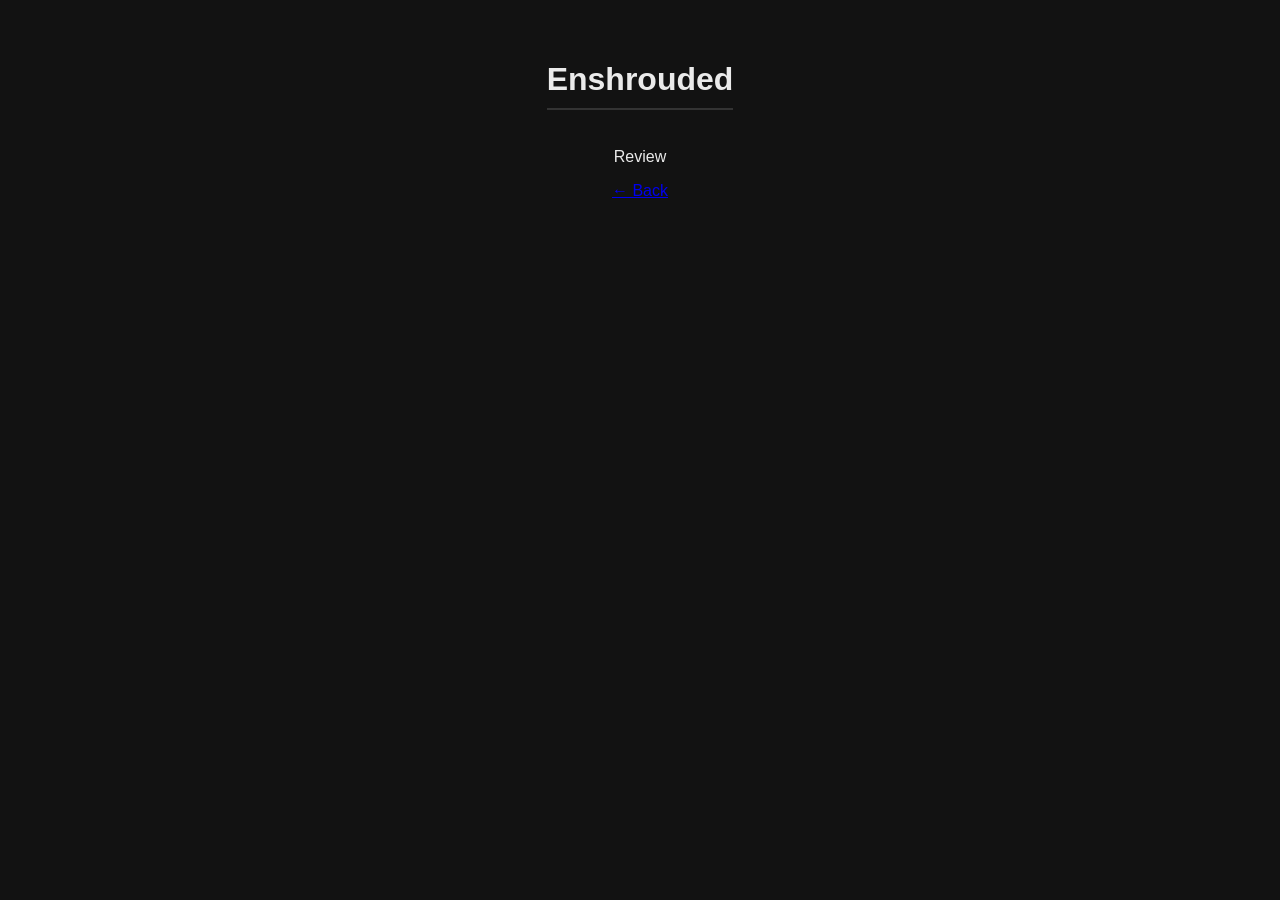
==== games/enshrouded.html @ 595109d9 "Add files via upload" ====
<!DOCTYPE html>
<html lang="en">
<head>
    <meta charset="UTF-8">
    <title>Enshrouded Review</title>
    <link rel="stylesheet" href="../style.css">
</head>
<body>

<div class="container">
    <h1>Enshrouded</h1>

    <p>
        Review
    </p>

    <a href="../index.html">← Back</a>
</div>

</body>
</html>
---- style.css ----
body {
    font-family: Arial, sans-serif;
    margin: 0;
    background-color: #121212;
    color: #eaeaea;
    text-align: center;
}

/* =========================
   NAV
========================= */
.top-nav {
    position: sticky;
    top: 0;
    width: 100%;
    background-color: #222831;
    border-bottom: 1px solid #2a2a2a;
    padding: 12px 20px;
    display: flex;
    justify-content: center;
}

.nav-center {
    display: flex;
    align-items: center;
    gap: 18px;
    flex-wrap: wrap;
}

.nav-center a {
    color: #eaeaea;
    text-decoration: none;
    font-weight: bold;
    font-size: 14px;
}

.nav-center a:hover {
    color: #4da3ff;
}

.divider {
    color: #555;
}

/* =========================
   CONTENT
========================= */
.container {
    max-width: 900px;
    margin: 0 auto;
    padding: 40px;
}

h1 {
    border-bottom: 2px solid #333;
    padding-bottom: 10px;
    display: inline-block;
}

/* =========================
   PROJECTS
========================= */
.projects {
    display: flex;
    flex-direction: column;
    gap: 15px;
}

.project {
    border: 1px solid #2a2a2a;
    border-radius: 10px;
    padding: 15px;
    background-color: #1e1e1e;
    cursor: pointer;
    transition: 0.2s;
}

.project:hover {
    transform: translateY(-5px);
    border-color: #4da3ff;
}

/* =========================
   TAGS
========================= */
.tags span {
    background-color: #2a2a2a;
    padding: 3px 10px;
    margin: 4px;
    border-radius: 20px;
    font-size: 12px;
}

/* =========================
   GAME GRID
========================= */
.games-grid {
    display: grid;
    grid-template-columns: repeat(3, 1fr);
    gap: 20px;
}

/* GAME CARD */
.game-card {
    position: relative;
    overflow: hidden;

    background-color: #1e1e1e;
    border: 1px solid #2a2a2a;
    border-radius: 10px;

    cursor: pointer;

    transition: transform 0.2s ease, border 0.2s ease;
}

.game-card:hover {
    transform: translateY(-5px);
    border-color: #4da3ff;
}


/* IMAGE */
.game-card img {
    width: 100%;
    height: 160px;
    object-fit: contain;
    display: block;

    transition: filter 0.3s ease;
}

/* DARK OVERLAY */
.game-card::after {
    content: "";
    position: absolute;
    top: 0;
    left: 0;
    right: 0;
    bottom: 0;

    background: rgba(0, 0, 0, 0);
    transition: background 0.3s ease;
}

/* TITLE */
.game-card p {
    position: absolute;
    bottom: 10px;
    left: 0;
    right: 0;

    margin: 0;
    font-weight: bold;
    color: #fff;

    text-shadow: 0 2px 8px rgba(0,0,0,0.8);

    transition: transform 0.3s ease;
}

/* HOVER EFFECTS */
.game-card:hover img {
    filter: brightness(70%);
}

.game-card:hover::after {
    background: rgba(0, 0, 0, 0.2);
}

.game-card:hover p {
    transform: translateY(-10px);
}

/* =========================
   MOBILE
========================= */
@media (max-width: 768px) {
    .games-grid {
        grid-template-columns: repeat(2, 1fr);
    }
}

@media (max-width: 480px) {
    .games-grid {
        grid-template-columns: 1fr;
    }
}
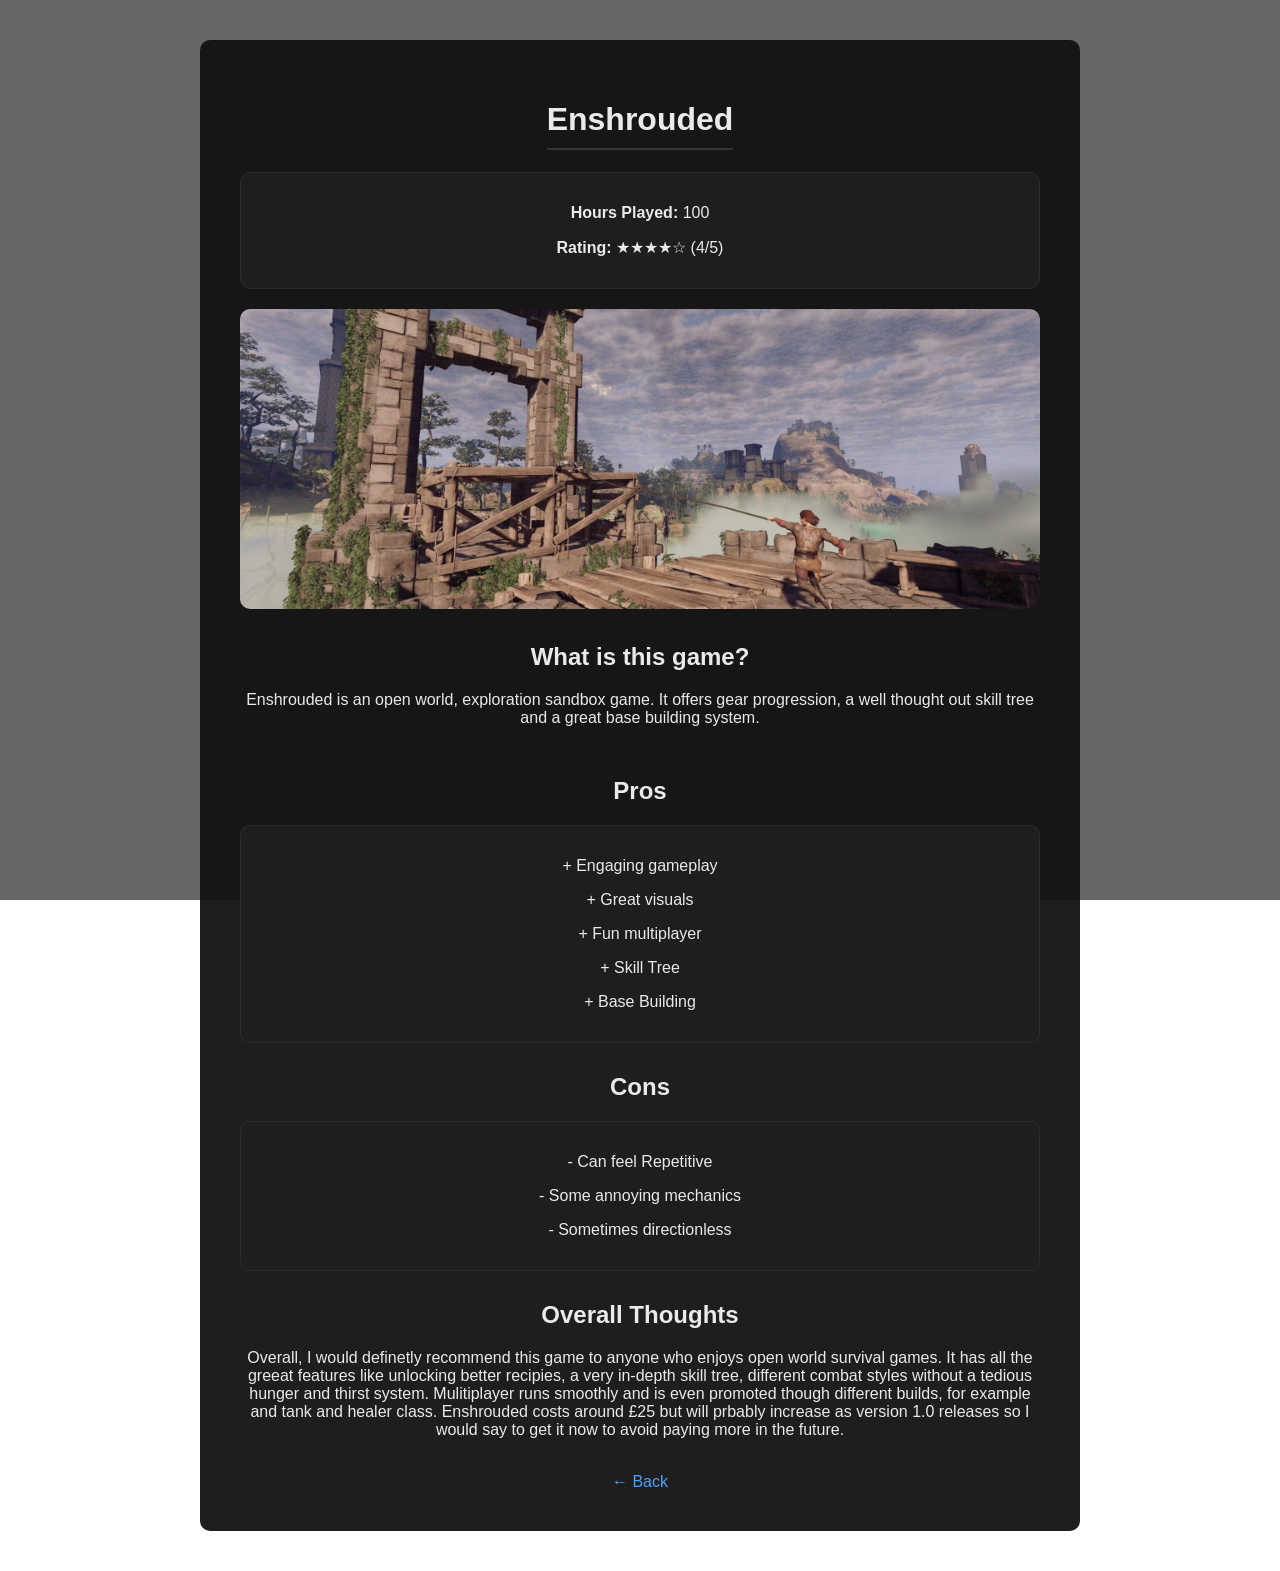
==== commit 37a56e4a: "Enshouded Page and basic template changes" ====
--- a/games/enshrouded.html
+++ b/games/enshrouded.html
@@ -2,19 +2,116 @@
 <html lang="en">
 <head>
     <meta charset="UTF-8">
-    <title>Enshrouded Review</title>
+    <title>Game Review</title>
+
     <link rel="stylesheet" href="../style.css">
+
+    <!-- PAGE-SPECIFIC BACKGROUND -->
+    <style>
+        body {
+            background: url("../images/enshrouded-background.jpg") no-repeat center center fixed;
+            background-size: cover;
+        }
+
+        /* DARK OVERLAY FOR READABILITY */
+        body::before {
+            content: "";
+            position: fixed;
+            inset: 0;
+            background: rgba(0,0,0,0.6);
+            z-index: -1;
+        }
+
+        /* CENTER CONTENT STRIP */
+        .container {
+            max-width: 800px;
+            margin: 40px auto;
+            padding: 40px;
+
+            background-color: rgba(18, 18, 18, 0.95);
+            border-radius: 10px;
+        }
+
+        /* IMAGE ROW */
+        .image-row {
+            display: flex;
+            gap: 15px;
+            margin: 20px 0;
+        }
+
+        .image-row img {
+            width: 50%;
+            border-radius: 10px;
+        }
+
+        /* HERO IMAGE */
+        .hero-img {
+            width: 100%;
+            max-height: 300px;
+            object-fit: cover;
+            border-radius: 10px;
+            margin-top: 20px;
+        }
+    </style>
 </head>
+
 <body>
 
 <div class="container">
+
+    <!-- TITLE -->
     <h1>Enshrouded</h1>
 
+    <!-- QUICK INFO -->
+    <div class="project" style="text-align: center;">
+        <p><strong>Hours Played:</strong> 100</p>
+        <p><strong>Rating:</strong> ★★★★☆ (4/5)</p>
+    </div>
+
+    <!-- HERO IMAGE -->
+    <img src="../images/enshrouded-game.jpg" alt="Game image" class="hero-img">
+
+    <!-- WHAT IS THIS GAME -->
+    <h2>What is this game?</h2>
     <p>
-        Review
+        Enshrouded is an open world, exploration sandbox game. It offers gear progression, a well thought out skill tree and a great base building system. 
     </p>
 
+    <!-- EXTRA IMAGES -->
+    <div class="image-row">
+        <img src="../images/game1.jpg" alt="">
+        <img src="../images/game2.jpg" alt="">
+    </div>
+
+    <!-- PROS -->
+    <h2>Pros</h2>
+    <div class="project">
+        <p>+ Engaging gameplay</p>
+        <p>+ Great visuals</p>
+        <p>+ Fun multiplayer</p>
+        <p>+ Skill Tree</p>
+        <p>+ Base Building</p>
+    </div>
+
+    <!-- CONS -->
+    <h2>Cons</h2>
+    <div class="project">
+        <p>- Can feel Repetitive</p>
+        <p>- Some annoying mechanics</p>
+        <p>- Sometimes directionless</p>
+    </div>
+
+    <!-- OVERALL -->
+    <h2>Overall Thoughts</h2>
+    <p>
+        Overall, I would definetly recommend this game to anyone who enjoys open world survival games. It has all the greeat features like unlocking better recipies, a very in-depth skill tree, different combat styles without a tedious hunger and thirst system.
+        Mulitiplayer runs smoothly and is even promoted though different builds, for example and tank and healer class. Enshrouded costs around £25 but will prbably increase as version 1.0 releases so I would say to get it now to avoid paying more in the future.  
+    </p>
+
+    <br>
+
     <a href="../index.html">← Back</a>
+
 </div>
 
 </body>
--- a/style.css
+++ b/style.css
@@ -1,9 +1,22 @@
+/* =========================
+   GLOBAL
+========================= */
 body {
     font-family: Arial, sans-serif;
     margin: 0;
     background-color: #121212;
     color: #eaeaea;
     text-align: center;
+}
+
+/* Optional overlay (used on game pages with background images) */
+body::before {
+    content: "";
+    position: fixed;
+    inset: 0;
+    background: rgba(0,0,0,0.6);
+    z-index: -1;
+    pointer-events: none;
 }
 
 /* =========================
@@ -18,6 +31,7 @@
     padding: 12px 20px;
     display: flex;
     justify-content: center;
+    z-index: 100;
 }
 
 .nav-center {
@@ -43,22 +57,36 @@
 }
 
 /* =========================
-   CONTENT
+   CONTAINER (MAIN CONTENT STRIP)
 ========================= */
 .container {
     max-width: 900px;
-    margin: 0 auto;
+    margin: 40px auto;
     padding: 40px;
 }
 
+/* Used for game pages with background image */
+.container.strip {
+    max-width: 800px;
+    background-color: rgba(18, 18, 18, 0.95);
+    border-radius: 10px;
+}
+
+/* =========================
+   HEADINGS
+========================= */
 h1 {
     border-bottom: 2px solid #333;
     padding-bottom: 10px;
     display: inline-block;
 }
 
-/* =========================
-   PROJECTS
+h2 {
+    margin-top: 30px;
+}
+
+/* =========================
+   PROJECT CARDS
 ========================= */
 .projects {
     display: flex;
@@ -71,28 +99,31 @@
     border-radius: 10px;
     padding: 15px;
     background-color: #1e1e1e;
-    cursor: pointer;
     transition: 0.2s;
 }
 
 .project:hover {
-    transform: translateY(-5px);
     border-color: #4da3ff;
 }
 
 /* =========================
    TAGS
 ========================= */
+.tags {
+    margin-top: 10px;
+}
+
 .tags span {
+    display: inline-block;
     background-color: #2a2a2a;
-    padding: 3px 10px;
+    padding: 5px 12px;
     margin: 4px;
     border-radius: 20px;
     font-size: 12px;
 }
 
 /* =========================
-   GAME GRID
+   GAME GRID (HOMEPAGE)
 ========================= */
 .games-grid {
     display: grid;
@@ -118,7 +149,6 @@
     transform: translateY(-5px);
     border-color: #4da3ff;
 }
-
 
 /* IMAGE */
 .game-card img {
@@ -173,16 +203,68 @@
 }
 
 /* =========================
+   REVIEW PAGE STYLES
+========================= */
+
+/* HERO IMAGE */
+.hero-img {
+    width: 100%;
+    max-height: 300px;
+    object-fit: cover;
+    border-radius: 10px;
+    margin-top: 20px;
+}
+
+/* IMAGE ROW */
+.image-row {
+    display: flex;
+    gap: 15px;
+    margin: 20px 0;
+}
+
+.image-row img {
+    width: 50%;
+    border-radius: 10px;
+}
+
+/* RATING */
+.rating {
+    font-size: 20px;
+    letter-spacing: 3px;
+    color: #ffd700; /* gold stars */
+}
+
+/* =========================
+   LINKS
+========================= */
+a {
+    color: #4da3ff;
+    text-decoration: none;
+}
+
+a:hover {
+    text-decoration: underline;
+}
+
+/* =========================
    MOBILE
 ========================= */
 @media (max-width: 768px) {
     .games-grid {
         grid-template-columns: repeat(2, 1fr);
     }
+
+    .image-row {
+        flex-direction: column;
+    }
+
+    .image-row img {
+        width: 100%;
+    }
 }
 
 @media (max-width: 480px) {
     .games-grid {
         grid-template-columns: 1fr;
     }
-}
+}
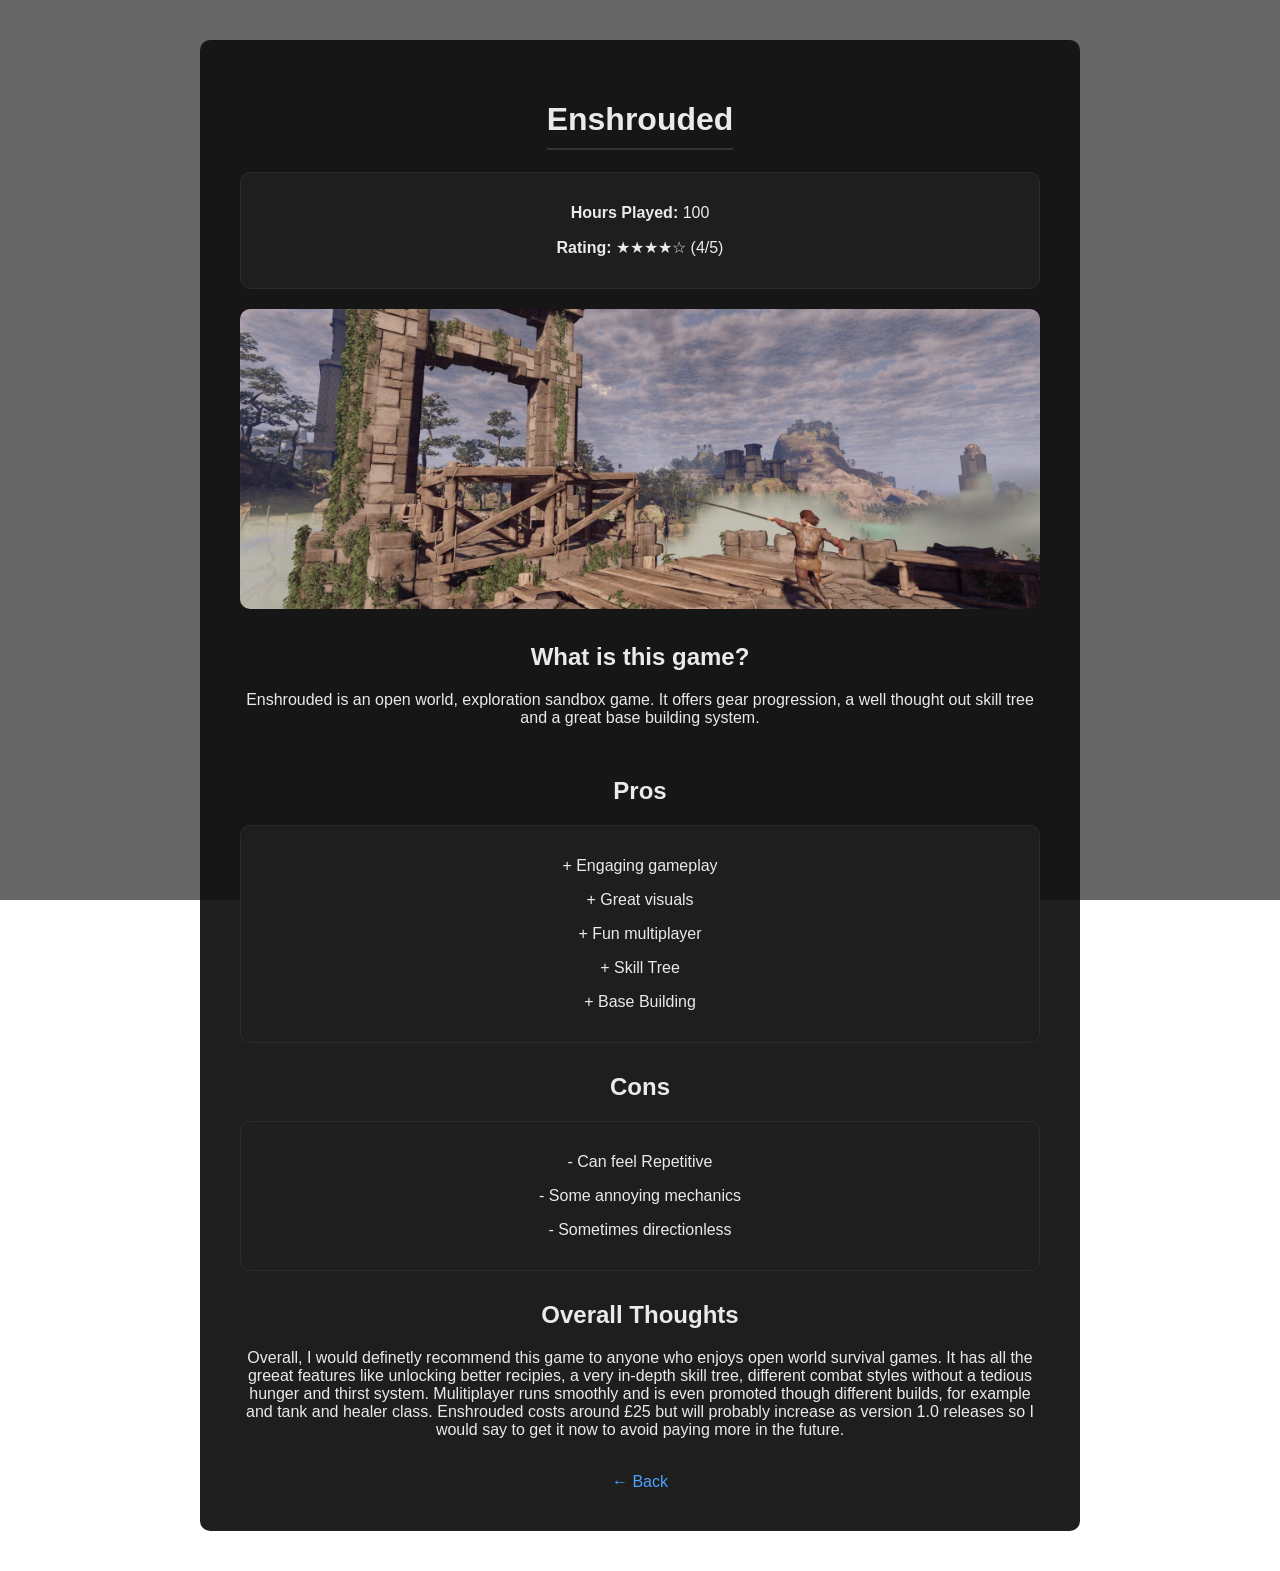
==== commit 19c76990: "Image and spelling mistake fix" ====
--- a/games/enshrouded.html
+++ b/games/enshrouded.html
@@ -79,7 +79,7 @@
 
     <!-- EXTRA IMAGES -->
     <div class="image-row">
-        <img src="../images/game1.jpg" alt="">
+        <img src="../images/enshrouded-game-1.jpg" alt="">
         <img src="../images/game2.jpg" alt="">
     </div>
 
@@ -105,7 +105,7 @@
     <h2>Overall Thoughts</h2>
     <p>
         Overall, I would definetly recommend this game to anyone who enjoys open world survival games. It has all the greeat features like unlocking better recipies, a very in-depth skill tree, different combat styles without a tedious hunger and thirst system.
-        Mulitiplayer runs smoothly and is even promoted though different builds, for example and tank and healer class. Enshrouded costs around £25 but will prbably increase as version 1.0 releases so I would say to get it now to avoid paying more in the future.  
+        Mulitiplayer runs smoothly and is even promoted though different builds, for example and tank and healer class. Enshrouded costs around £25 but will probably increase as version 1.0 releases so I would say to get it now to avoid paying more in the future.  
     </p>
 
     <br>
--- a/style.css
+++ b/style.css
@@ -89,12 +89,14 @@
    PROJECT CARDS
 ========================= */
 .projects {
+    
     display: flex;
     flex-direction: column;
     gap: 15px;
 }
 
 .project {
+    cursor: pointer;
     border: 1px solid #2a2a2a;
     border-radius: 10px;
     padding: 15px;
